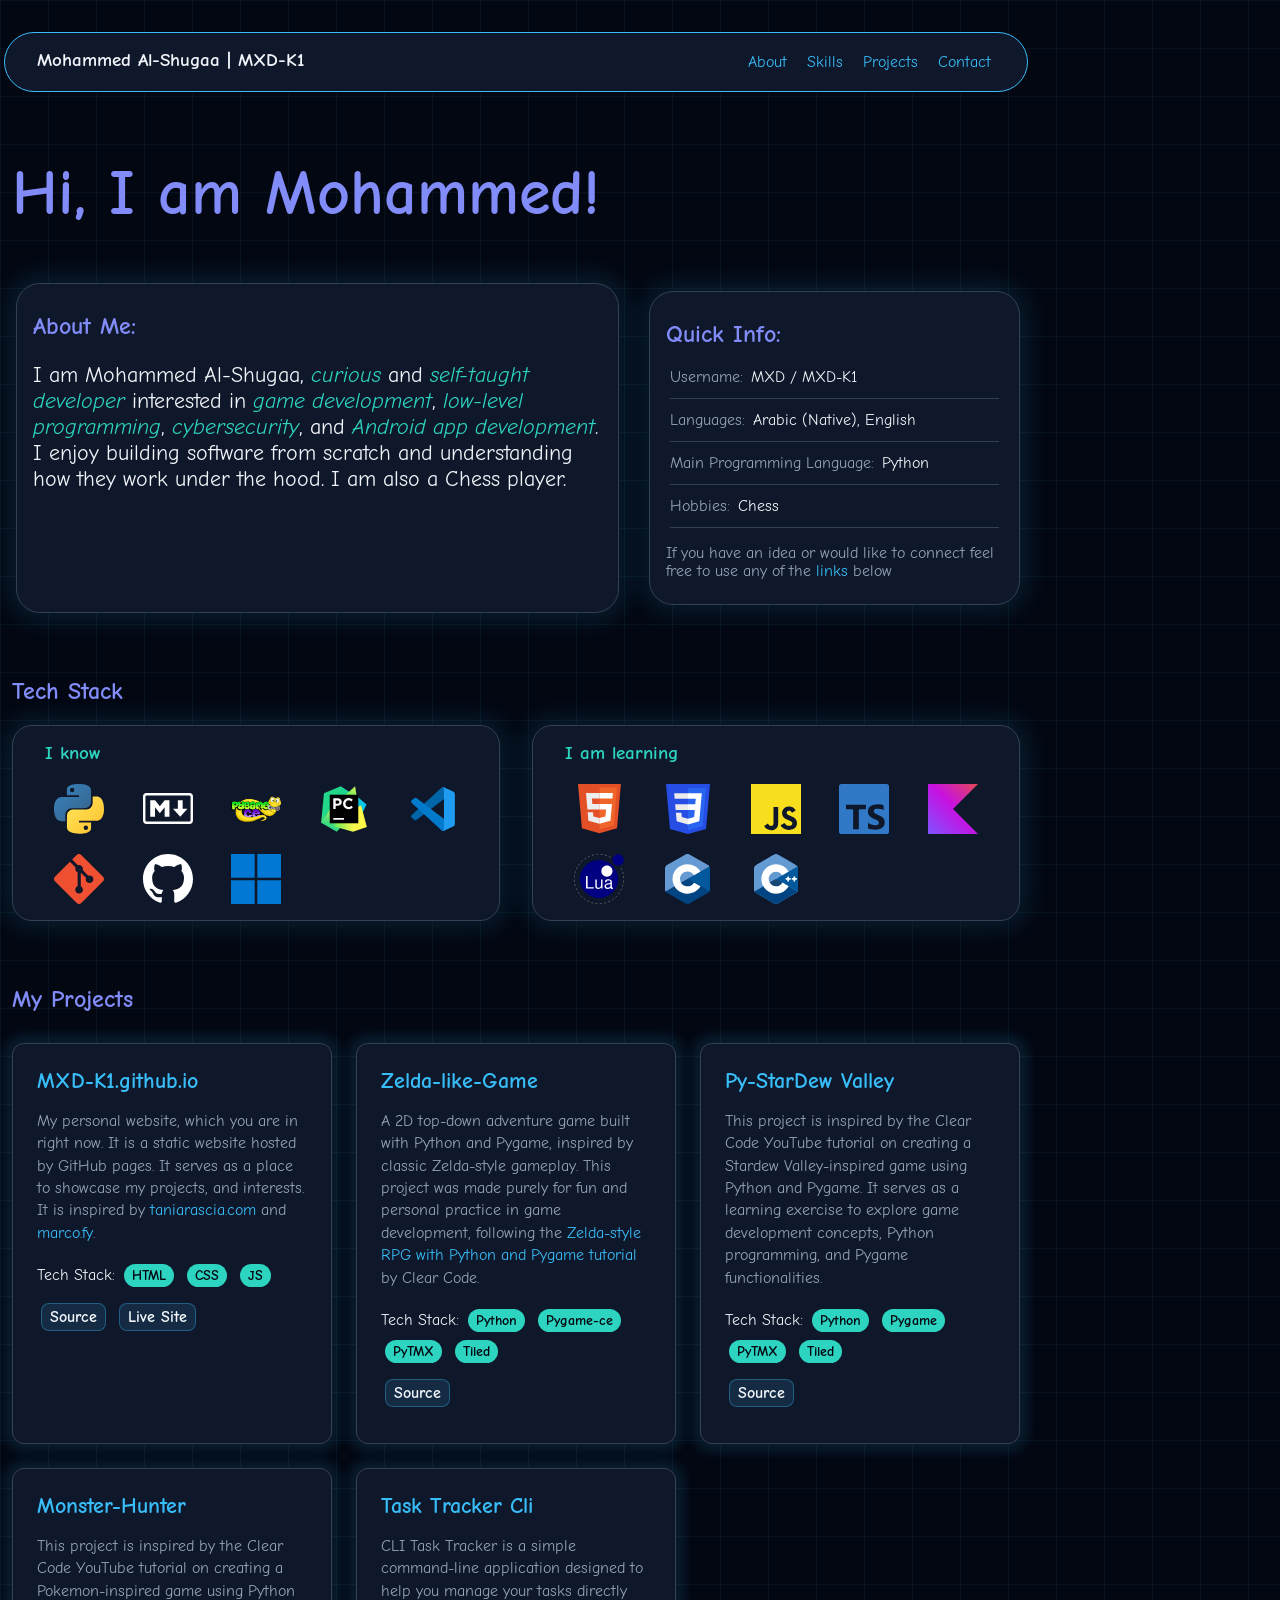
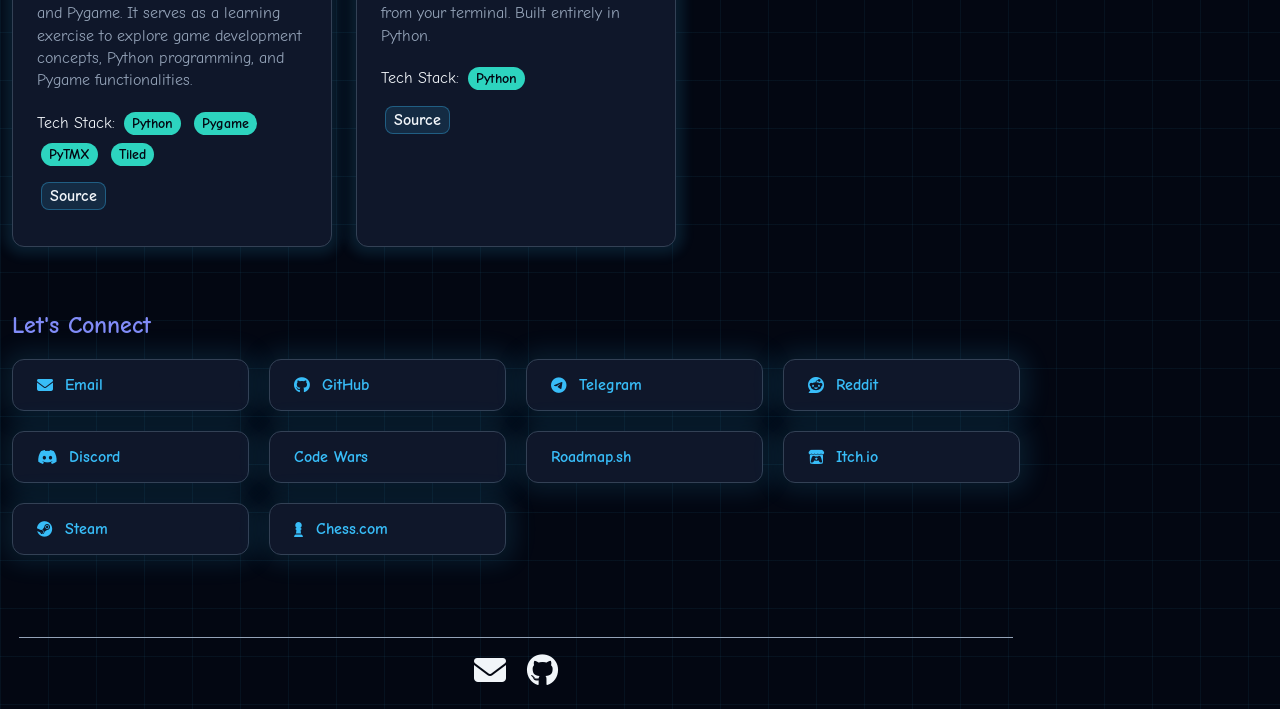
==== index.html @ cc3f71a2 "simple fixes and enhancements" ====
<!DOCTYPE html>
<html lang="en">
  <head>
    <meta charset="UTF-8">
    <meta name="viewport" content="width=device-width, initial-scale=1.0">
    <meta name="description" content="Personal website of Mohammed Al-Shugaa (MXD-K1), a curious and self-taught
    developer who enjoys building things from scratch and understanding how they work under the hood.">

    <title>Mohammed Al-Shugaa | MXD-K1</title>
    <link rel="icon" href="./favicon.ico">

    <link rel="stylesheet" href="css/main.css">
    <link rel="stylesheet" href="https://cdnjs.cloudflare.com/ajax/libs/font-awesome/6.7.2/css/all.min.css">
    <link rel="stylesheet" href="./style.css">
    <script src="./js/include.js" defer></script>

    <link rel="preconnect" href="https://fonts.googleapis.com">
    <link rel="preconnect" href="https://fonts.gstatic.com" crossorigin>
    <link href="https://fonts.googleapis.com/css2?family=Comic+Neue:wght@400;700&display=swap" rel="stylesheet">
  </head>
  <body>
    <main>
      <section id="about">
        <h1>Hi, I am Mohammed!</h1>
        <div class="about-section">
          <div class="basic-info">
            <h2>About Me:</h2>
            <p>I am Mohammed Al-Shugaa, <i>curious</i> and <i>self-taught developer</i> interested in <i>game development</i>, <i>low-level
              programming</i>, <i>cybersecurity</i>, and <i>Android app development</i>. I enjoy building software from scratch and
              understanding how they work under the hood. I am also a Chess player.</p>
          </div>
          <div class="quick-info">
            <h2>Quick Info:</h2>
            <dl>
              <div>
                <dt>Username:</dt>
                <dd>MXD / MXD-K1</dd>
              </div>
              <div>
                <dt>Languages:</dt>
                <dd>Arabic (Native), English</dd>
                </div>
              <div>
                <dt>Main Programming Language:</dt>
                <dd>Python</dd>
              </div>
              <div>
                <dt>Hobbies:</dt>
                <dd>Chess</dd>
              </div>
            </dl>
            <p>If you have an idea or would like to connect feel free to use any of the <a href="#contacts">links</a> below</p>
          </div>
        </div>
      </section>
      <section id="skills">
        <h2>Tech Stack</h2>
        <div class="skills-section">
          <div class="skills-1 show-area">
            <h3>I know</h3>
            <div class="icons">
              <img src="images/python.svg" alt="Python">
              <img src="images/markdown.svg" alt="Markdown">
              <img src="images/pygame_ce.svg" alt="Pygame-ce">
              <img src="images/pycharm.svg" alt="PyCharm">
              <img src="images/vscode.svg" alt="VsCode">
              <img src="images/git.svg" alt="Git">
              <img src="images/github-dark.svg" alt="GitHub">
              <img src="images/windows.svg" alt="Windows">
            </div>
          </div>
          <div class="skills-2 show-area">
            <h3>I am learning</h3>
            <div class="icons">
              <img src="images/html.svg" alt="HTML">
              <img src="images/css.svg" alt="CSS">
              <img src="images/javascript.svg" alt="JavaScript">
              <img src="images/typescript.svg" alt="TypeScript">
              <img src="images/kotlin.svg" alt="Kotlin">
              <img src="images/lua.svg" alt="Lua">
              <img src="images/c.svg" alt="C">
              <img src="images/cplusplus.svg" alt="C++">
            </div>
          </div>
        </div>
      </section>
      <section id="projects">
        <h2>My Projects</h2>
        <div class="project-cards">
          <div class="card">
            <h3><a href="https://mxd-k1.github.io">MXD-K1.github.io</a></h3>
            <p>My personal website, which you are in right now. It is a static website hosted by GitHub pages.
              It serves as a place to showcase my projects, and interests. It is inspired by
              <a href="https://www.taniarascia.com">taniarascia.com</a> and <a href="https://www.marco.fy">marco.fy</a>.</p>
            <div>Tech Stack:
              <span class="tech-field">HTML</span>
              <span class="tech-field">CSS</span>
              <span class="tech-field">JS</span>
            </div>
            <div>
              <a href="https://github.com/MXD-K1/MXD-K1.github.io"><span class="source-field">Source</span></a>
              <a href="https://mxd-k1.github.io"><span class="source-field">Live Site</span></a>
            </div>
          </div>
          <div class="card">
            <h3><a href="https://github.com/MXD-K1/Zleda-like-Game">Zelda-like-Game</a></h3>
            <p>A 2D top-down adventure game built with Python and Pygame, inspired by classic Zelda-style gameplay.
              This project was made purely for fun and personal practice in game development, following the
              <a href="https://youtu.be/QU1pPzEGrqw">Zelda-style RPG with Python and Pygame tutorial</a>
              by Clear Code.</p>
            <div>Tech Stack:
              <span class="tech-field">Python</span>
              <span class="tech-field">Pygame-ce</span>
              <span class="tech-field">PyTMX</span>
              <span class="tech-field">Tiled</span>
            </div>
            <a href="https://github.com/MXD-K1/Zleda-like-Game"><span class="source-field">Source</span></a>
          </div>
          <div class="card">
            <h3><a href="https://github.com/MXD-K1/py-stardew_valley">Py-StarDew Valley</a></h3>
            <p>This project is inspired by the Clear Code YouTube tutorial on creating a Stardew Valley-inspired game
              using Python and Pygame. It serves as a learning exercise to explore game development concepts,
              Python programming, and Pygame functionalities.</p>
            <div>Tech Stack:
              <span class="tech-field">Python</span>
              <span class="tech-field">Pygame</span>
              <span class="tech-field">PyTMX</span>
              <span class="tech-field">Tiled</span>
            </div>
            <a href="https://github.com/MXD-K1/py-stardew_valley"><span class="source-field">Source</span></a>
          </div>
          <div class="card">
            <h3><a href="https://github.com/MXD-K1/Monster-Hunter">Monster-Hunter</a></h3>
            <p>This project is inspired by the Clear Code YouTube tutorial on creating a Pokemon-inspired game using
              Python and Pygame. It serves as a learning exercise to explore game development concepts, Python
              programming, and Pygame functionalities.</p>
            <div>Tech Stack:
              <span class="tech-field">Python</span>
              <span class="tech-field">Pygame</span>
              <span class="tech-field">PyTMX</span>
              <span class="tech-field">Tiled</span>
            </div>
            <a href="https://github.com/MXD-K1/Monster-Hunter"><span class="source-field">Source</span></a>
          </div>
          <div class="card">
            <h3><a href="https://github.com/MXD-K1/TaskTracker-cli">Task Tracker Cli</a></h3>
            <p>CLI Task Tracker is a simple command-line application designed to help you manage your tasks directly
              from your terminal. Built entirely in Python.</p>
            <div>Tech Stack:
              <span class="tech-field">Python</span>
            </div>
            <a href="https://github.com/MXD-K1/TaskTracker-cli"><span class="source-field">Source</span></a>
          </div>
        </div>
      </section>
      <section id="contacts">
        <h2>Let's Connect</h2>
        <div class="links">
          <a href="mailto:hmdoonwork71@gmail.com"><i class="fa-solid fa-envelope"></i>Email</a>
          <a href="https://github.com/MXD-K1"><i class="fa-brands fa-github"></i>GitHub</a>
          <a href="https://t.me/MXDK1"><i class="fa-brands fa-telegram"></i>Telegram</a>
          <a href="https://www.reddit.com/user/MXD_K1"><i class="fa-brands fa-reddit"></i>Reddit</a>
          <a href="https://discord.com/users/mxdk1"><i class="fa-brands fa-discord"></i>Discord</a>
          <a href="https://www.codewars.com/users/Mohammed%20Al-shugaa%20">Code Wars</a>
          <a href="https://roadmap.sh/u/mxd">Roadmap.sh</a>
          <a href="https://itch.io/profile/mxd-k1"><i class="fa-brands fa-itch-io"></i>Itch.io</a>
          <a href="https://steamcommunity.com/id/mxd-k1"><i class="fa-brands fa-steam"></i>Steam</a>
          <a href="https://www.chess.com/member/MXD-K1"><i class="fa-solid fa-chess-pawn"></i>Chess.com</a>
        </div>
      </section>
    </main>
  </body>
</html>
---- css/main.css ----
h1 {
    font-size: 4rem;
}

.about-section {
    display: flex;
    flex-wrap: wrap;
    gap: 2vw;
}

.basic-info {
    margin: 0 4px;
    padding: 8px 16px;
    flex: 2 1 420px;
    background-color: var(--surface-color);
    border: 1px solid var(--border-color);
    border-radius: 24px;
    box-shadow: 0 0 24px 8px var(--shadow-color);
    width: 58%;
}

.basic-info p {
    font-size: 1.4rem;
}

.basic-info i {
    color: var(--tertiary-color);
}

.quick-info {
    display: block;
    flex: 1 1 280px;
    margin: 8px 0;
    padding: 8px 16px;
    background-color: var(--surface-color);
    border: 1px solid var(--border-color);
    border-radius: 24px;
    box-shadow: 0 0 24px 8px var(--shadow-color);
    width: 38%;
}

.quick-info dl {
    padding: 0 4px;
    display: grid;
    gap: 12px;
}

.quick-info dl div {
    display: flex;
    padding: 0 0 12px 0;
    border-bottom: 1px solid var(--border-color);
}

.quick-info dt {
    color: var(--text-muted);
    margin: 0;
}

.quick-info dd {
    color: var(--text);
    margin: 0 8px;
}

.quick-info p {
    color: var(--text-muted);
}

.quick-info a {
    text-decoration: none;
}

.skills-section {
    display: grid;
    grid-template-columns: repeat(auto-fit, minmax(min(100%, 320px), 1fr));
    gap: 32px;
}

.skills-1, .skills-2 {
    min-width: 0;
}

.show-area {
    padding: 16px 32px;
    background-color: var(--surface-color);
    border: 1px solid var(--border-color);
    border-radius: 20px;
    box-shadow: 0 0 24px 8px var(--shadow-color);
}

.show-area h3 {
    color: var(--tertiary-color);
    margin: 0;
}

.icons {
    display: grid;
    margin: 20px 0 0 0;
    grid-template-columns: repeat(auto-fit, minmax(54px, 1fr));
    justify-items: center;
    align-items: center;
    gap: 20px;
}

.icons img {
    width: 50px;
    height: 50px;
    justify-self: center;
    object-fit: contain;
}

.links {
    display: grid;
    font-weight: bold;
    grid-template-columns: repeat(auto-fit, minmax(200px, 1fr));
    gap: 20px;

}

.links a {
    display: flex; /* allows gap to work here*/
    padding: 16px 24px;
    gap: 0 12px;
    background-color: var(--surface-color);
    border: 1px solid var(--border-color);
    align-items: center;
    border-radius: 12px;
    box-shadow: 0 0 24px 8px var(--shadow-color);
    text-decoration: none;
}

.links a:hover {
    color: var(--bg-color);
    background-color: var(--primary-color);
}

.project-cards {
    display: grid;
    margin: 30px 0;
    grid-template-columns: repeat(auto-fit, minmax(300px, 1fr));
    gap: 24px;
}

.card {
    display: block;
    padding: 24px;
    background-color: var(--surface-color);
    border: 1px solid var(--border-color);
    border-radius: 12px;
    box-shadow: 0 0 12px 8px var(--shadow-color);
}

.card:hover {
    background-color: var(--surface-variant-color);
    border-color: var(--border-variant-color);
}

.card h3 {
    font-size: 1.4rem;
    margin: 0;
}

.card a {
    text-decoration: none;
}

.card p {
    line-height: 1.4;
    color: var(--text-muted);
}

.tech-field {
    display: inline-block;
    margin: 4px;
    padding: 4px 8px;
    color: var(--bg-color);
    font-weight: bold;
    background-color: var(--tertiary-color);
    border-radius: 24px;
    font-size: 0.85rem;
}

.source-field {
    display: inline-block;
    margin: 12px 4px;
    padding: 4px 8px;
    font-weight: bold;
    background-color: var(--surface-variant-color);
    border: 1px solid var(--border-variant-color);
    border-radius: 8px;
    color: var(--text);
}

.source-field:hover {
    color: var(--bg-color);
    background-color: var(--primary-color);
}
---- style.css ----
:root {
    --bg-color: rgb(3, 7, 18);
    --primary-color: rgb(56, 189, 248);
    --secondary-color: rgb(129, 140, 248);
    --tertiary-color: rgb(45, 212, 191);
    --surface-color: rgb(15, 23, 42);
    --border-color: rgb(51, 65, 85);
    --surface-variant-color: rgba(56, 189, 248, 0.12);
    --border-variant-color: rgba(56, 189, 248, 0.35);
    --shadow-color: rgba(56, 189, 248, 0.12);
    --text: rgb(241, 245, 249);
    --text-muted: rgb(148, 163, 184);
}

* {
    box-sizing: border-box;
}

html {
    scroll-behavior: smooth;
}

body {
    width: 80%;
    justify-self: center;
    font-family: "Comic Neue", cursive;
    background-color: var(--bg-color);
    background-image:
            linear-gradient(180deg, rgba(56, 189, 248, 0.06) 1px, transparent 1px),
            linear-gradient(90deg, rgba(56, 189, 248, 0.06) 1px, transparent 1px);
    background-size: 48px 48px;
    color: var(--text);
    margin: 4px;
}

section {
    margin: 64px 8px;
}

h1, h2 {
    color: var(--secondary-color);
}

a {
    color: var(--primary-color);
}

a:hover {
    color: var(--secondary-color);
}

p {
    max-width: 70ch;
}

hr {
    border: none;
    height: 1px;
    background-color: var(--text-muted);
}

header nav {
    margin: 32px 0 64px 0;
    padding: 16px 32px;
    gap: 8px 12px;
    display: flex;
    flex-wrap: wrap;
    justify-content: space-between;
    background-color: var(--surface-color);
    border: 1px solid var(--primary-color);
    border-radius: 32px;
}

header .sections {
    display: flex;
    flex-wrap: wrap;
    gap: 8px 12px;
}

header .sections a {
    padding: 4px;
    text-decoration: none;
}

header .info {
    display: flex;
    justify-content: start;
}

header .info h3 {
    margin: 0;
}

footer {
    margin: 20px 5px 5px 5px;
    text-align: center;
    padding: 10px;
}

footer i {
    color: var(--text);
    font-size: 32px;
    padding: 8px;
}
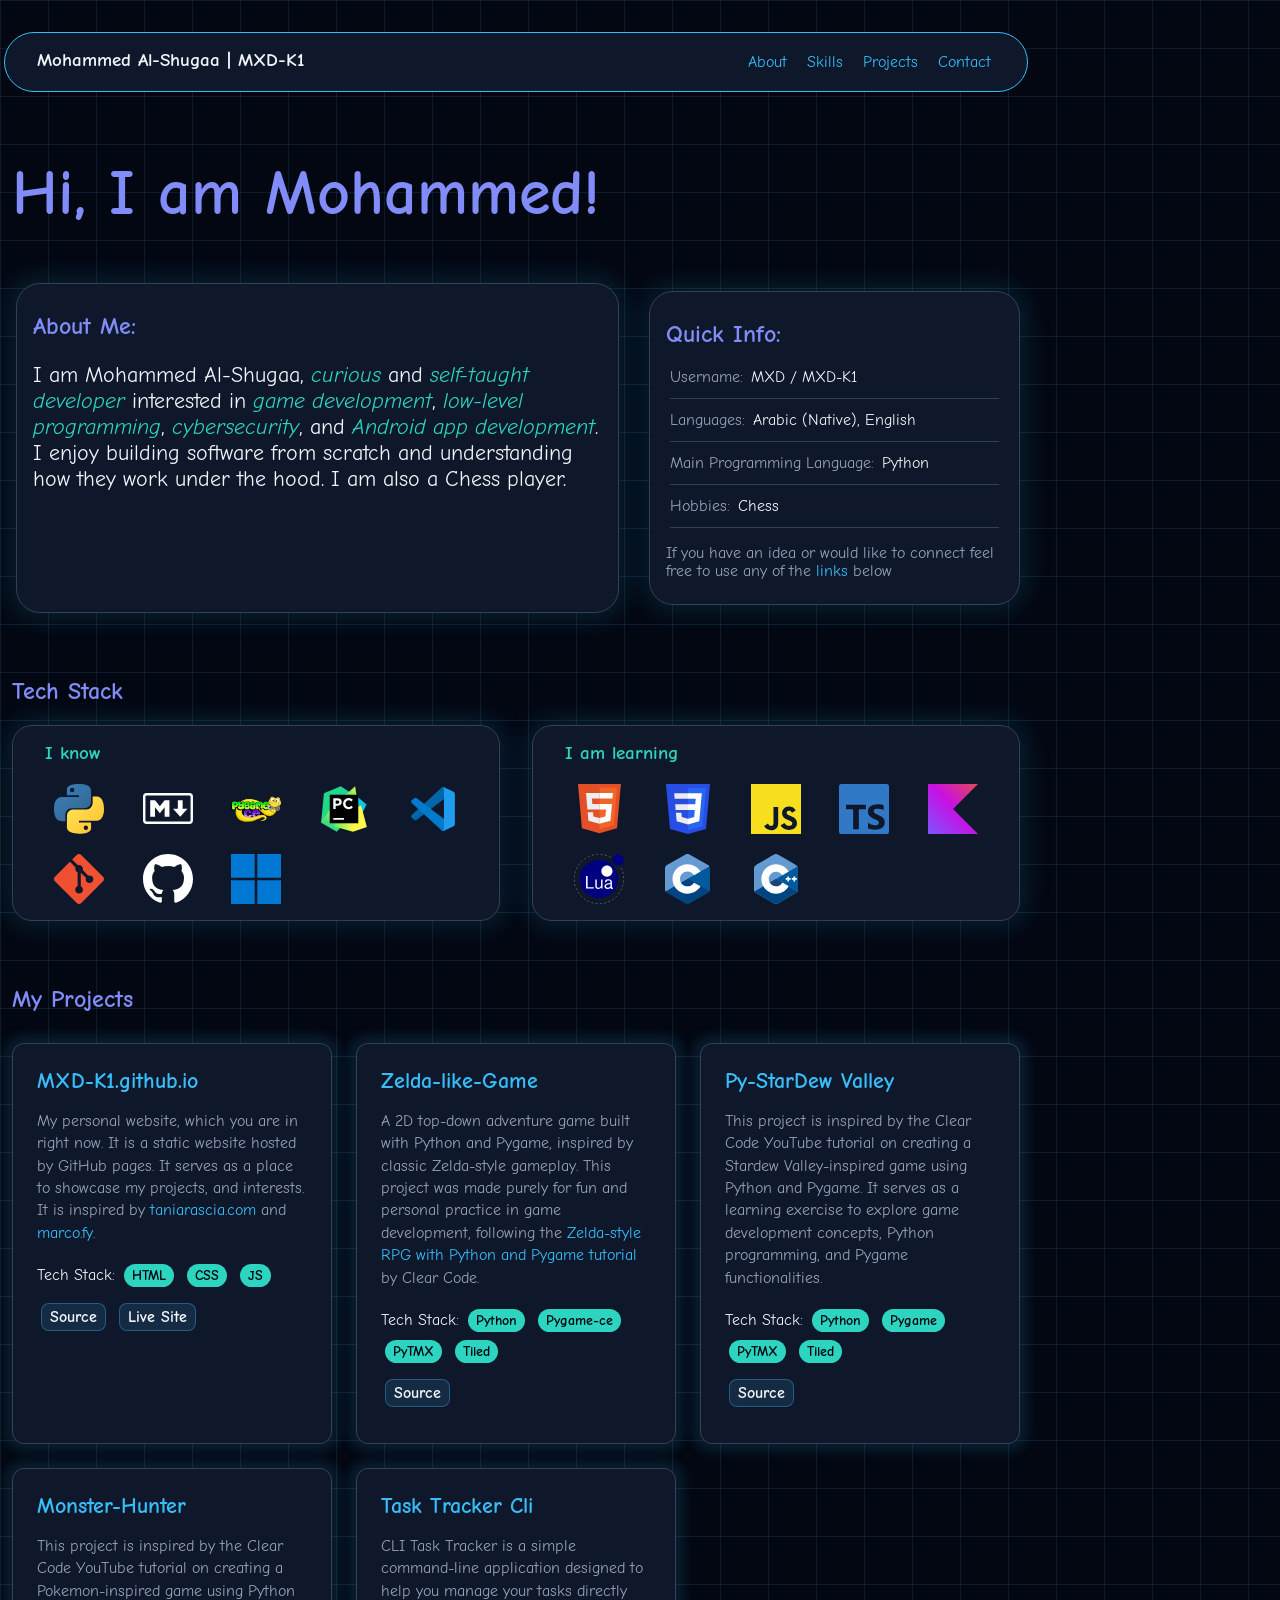
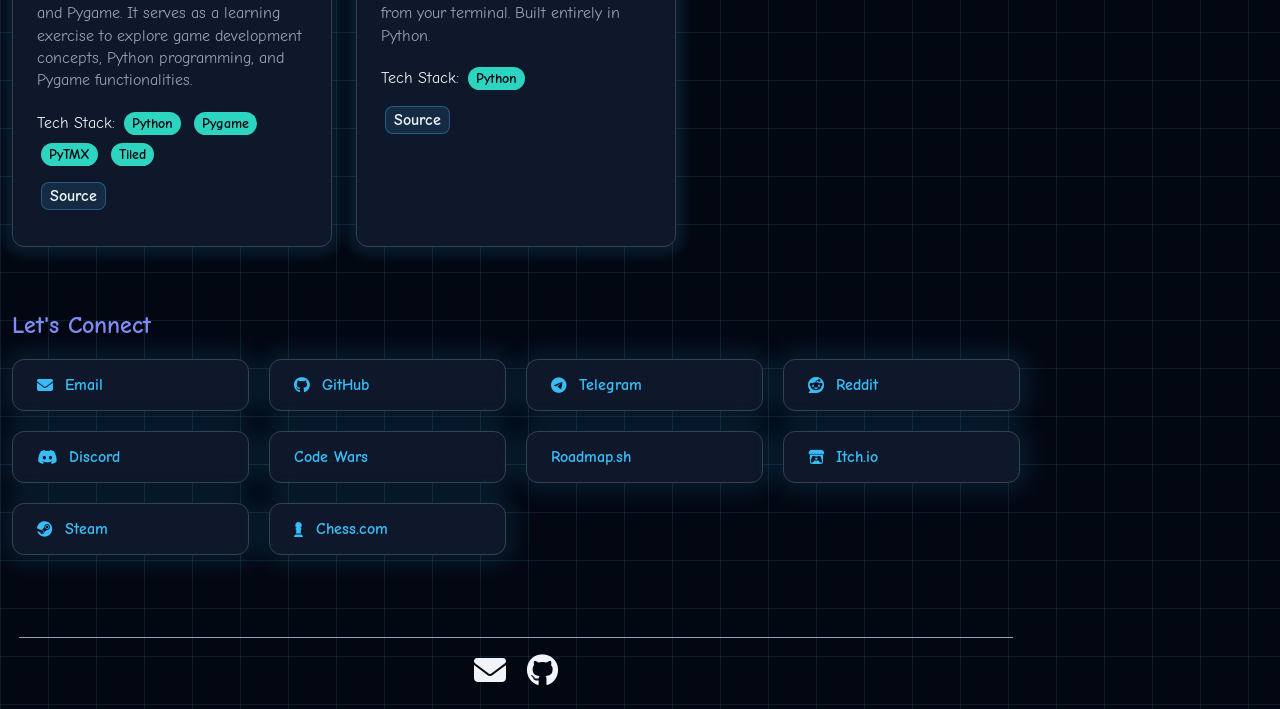
==== commit 6303c75f: "some edits and extractions" ====
--- a/index.html
+++ b/index.html
@@ -9,16 +9,17 @@
     <title>Mohammed Al-Shugaa | MXD-K1</title>
     <link rel="icon" href="./favicon.ico">
 
-    <link rel="stylesheet" href="css/main.css">
     <link rel="stylesheet" href="https://cdnjs.cloudflare.com/ajax/libs/font-awesome/6.7.2/css/all.min.css">
-    <link rel="stylesheet" href="./style.css">
+    <link rel="stylesheet" href="css/base.css">
+    <link rel="stylesheet" href="css/components.css">
+    <link rel="stylesheet" href="css/pages/home.css">
     <script src="./js/include.js" defer></script>
 
     <link rel="preconnect" href="https://fonts.googleapis.com">
     <link rel="preconnect" href="https://fonts.gstatic.com" crossorigin>
     <link href="https://fonts.googleapis.com/css2?family=Comic+Neue:wght@400;700&display=swap" rel="stylesheet">
   </head>
-  <body>
+  <body class="grid-background">
     <main>
       <section id="about">
         <h1>Hi, I am Mohammed!</h1>
@@ -59,27 +60,27 @@
           <div class="skills-1 show-area">
             <h3>I know</h3>
             <div class="icons">
-              <img src="images/python.svg" alt="Python">
-              <img src="images/markdown.svg" alt="Markdown">
-              <img src="images/pygame_ce.svg" alt="Pygame-ce">
-              <img src="images/pycharm.svg" alt="PyCharm">
-              <img src="images/vscode.svg" alt="VsCode">
-              <img src="images/git.svg" alt="Git">
-              <img src="images/github-dark.svg" alt="GitHub">
-              <img src="images/windows.svg" alt="Windows">
+              <img src="assets/images/python.svg" alt="Python">
+              <img src="assets/images/markdown.svg" alt="Markdown">
+              <img src="assets/images/pygame_ce.svg" alt="Pygame-ce">
+              <img src="assets/images/pycharm.svg" alt="PyCharm">
+              <img src="assets/images/vscode.svg" alt="VsCode">
+              <img src="assets/images/git.svg" alt="Git">
+              <img src="assets/images/github-dark.svg" alt="GitHub">
+              <img src="assets/images/windows.svg" alt="Windows">
             </div>
           </div>
           <div class="skills-2 show-area">
             <h3>I am learning</h3>
             <div class="icons">
-              <img src="images/html.svg" alt="HTML">
-              <img src="images/css.svg" alt="CSS">
-              <img src="images/javascript.svg" alt="JavaScript">
-              <img src="images/typescript.svg" alt="TypeScript">
-              <img src="images/kotlin.svg" alt="Kotlin">
-              <img src="images/lua.svg" alt="Lua">
-              <img src="images/c.svg" alt="C">
-              <img src="images/cplusplus.svg" alt="C++">
+              <img src="assets/images/html.svg" alt="HTML">
+              <img src="assets/images/css.svg" alt="CSS">
+              <img src="assets/images/javascript.svg" alt="JavaScript">
+              <img src="assets/images/typescript.svg" alt="TypeScript">
+              <img src="assets/images/kotlin.svg" alt="Kotlin">
+              <img src="assets/images/lua.svg" alt="Lua">
+              <img src="assets/images/c.svg" alt="C">
+              <img src="assets/images/cplusplus.svg" alt="C++">
             </div>
           </div>
         </div>
@@ -162,7 +163,7 @@
           <a href="https://www.reddit.com/user/MXD_K1"><i class="fa-brands fa-reddit"></i>Reddit</a>
           <a href="https://discord.com/users/mxdk1"><i class="fa-brands fa-discord"></i>Discord</a>
           <a href="https://www.codewars.com/users/Mohammed%20Al-shugaa%20">Code Wars</a>
-          <a href="https://roadmap.sh/u/mxd">Roadmap.sh</a>
+          <a href="https://roadmap.sh/u/mxdk1">Roadmap.sh</a>
           <a href="https://itch.io/profile/mxd-k1"><i class="fa-brands fa-itch-io"></i>Itch.io</a>
           <a href="https://steamcommunity.com/id/mxd-k1"><i class="fa-brands fa-steam"></i>Steam</a>
           <a href="https://www.chess.com/member/MXD-K1"><i class="fa-solid fa-chess-pawn"></i>Chess.com</a>
--- a/css/base.css
+++ b/css/base.css
@@ -0,0 +1,101 @@
+:root {
+    --bg-color: rgb(3, 7, 18);
+    --primary-color: rgb(56, 189, 248);
+    --secondary-color: rgb(129, 140, 248);
+    --tertiary-color: rgb(45, 212, 191);
+    --surface-color: rgb(15, 23, 42);
+    --border-color: rgb(51, 65, 85);
+    --surface-variant-color: rgba(56, 189, 248, 0.12);
+    --border-variant-color: rgba(56, 189, 248, 0.35);
+    --shadow-color: rgba(56, 189, 248, 0.12);
+    --bg-detials-1-color: rgba(56, 189, 248, 0.12);
+    --bg-detials-2-color: rgba(56, 189, 248, 0.24);
+    --text: rgb(241, 245, 249);
+    --text-muted: rgb(148, 163, 184);
+}
+
+* {
+    box-sizing: border-box;
+}
+
+html {
+    scroll-behavior: smooth;
+}
+
+body {
+    width: 80%;
+    justify-self: center;
+    font-family: "Comic Neue", cursive;
+    color: var(--text);
+    margin: 4px;
+}
+
+section {
+    margin: 64px 8px;
+}
+
+h1, h2 {
+    color: var(--secondary-color);
+}
+
+a {
+    color: var(--primary-color);
+}
+
+a:hover {
+    color: var(--secondary-color);
+}
+
+p {
+    max-width: 70ch;
+}
+
+hr {
+    border: none;
+    height: 1px;
+    background-color: var(--text-muted);
+}
+
+header nav {
+    margin: 32px 0 64px 0;
+    padding: 16px 32px;
+    gap: 8px 12px;
+    display: flex;
+    flex-wrap: wrap;
+    justify-content: space-between;
+    background-color: var(--surface-color);
+    border: 1px solid var(--primary-color);
+    border-radius: 32px;
+}
+
+header .sections {
+    display: flex;
+    flex-wrap: wrap;
+    gap: 8px 12px;
+}
+
+header .sections a {
+    padding: 4px;
+    text-decoration: none;
+}
+
+header .info {
+    display: flex;
+    justify-content: start;
+}
+
+header .info h3 {
+    margin: 0;
+}
+
+footer {
+    margin: 20px 5px 5px 5px;
+    text-align: center;
+    padding: 10px;
+}
+
+footer i {
+    color: var(--text);
+    font-size: 32px;
+    padding: 8px;
+}
--- a/css/components.css
+++ b/css/components.css
@@ -0,0 +1,14 @@
+.grid-background {
+    background-color: var(--bg-color);
+    background-image:
+            linear-gradient(180deg, var(--bg-detials-1-color) 1px, transparent 1px),
+            linear-gradient(90deg, var(--bg-detials-1-color) 1px, transparent 1px);
+    background-size: 48px 48px;
+}
+
+.background-4 {
+    background-color: var(--bg-color);
+    background-image:
+            radial-gradient(var(--bg-detials-2-color) 1px, transparent 1px);
+    background-size: 28px 28px;
+}
--- a/css/pages/home.css
+++ b/css/pages/home.css
@@ -0,0 +1,196 @@
+h1 {
+    font-size: 4rem;
+}
+
+.about-section {
+    display: flex;
+    flex-wrap: wrap;
+    gap: 2vw;
+}
+
+.basic-info {
+    margin: 0 4px;
+    padding: 8px 16px;
+    flex: 2 1 420px;
+    background-color: var(--surface-color);
+    border: 1px solid var(--border-color);
+    border-radius: 24px;
+    box-shadow: 0 0 24px 8px var(--shadow-color);
+    width: 58%;
+}
+
+.basic-info p {
+    font-size: 1.4rem;
+}
+
+.basic-info i {
+    color: var(--tertiary-color);
+}
+
+.quick-info {
+    display: block;
+    flex: 1 1 280px;
+    margin: 8px 0;
+    padding: 8px 16px;
+    background-color: var(--surface-color);
+    border: 1px solid var(--border-color);
+    border-radius: 24px;
+    box-shadow: 0 0 24px 8px var(--shadow-color);
+    width: 38%;
+}
+
+.quick-info dl {
+    padding: 0 4px;
+    display: grid;
+    gap: 12px;
+}
+
+.quick-info dl div {
+    display: flex;
+    padding: 0 0 12px 0;
+    border-bottom: 1px solid var(--border-color);
+}
+
+.quick-info dt {
+    color: var(--text-muted);
+    margin: 0;
+}
+
+.quick-info dd {
+    color: var(--text);
+    margin: 0 8px;
+}
+
+.quick-info p {
+    color: var(--text-muted);
+}
+
+.quick-info a {
+    text-decoration: none;
+}
+
+.skills-section {
+    display: grid;
+    grid-template-columns: repeat(auto-fit, minmax(min(100%, 320px), 1fr));
+    gap: 32px;
+}
+
+.skills-1, .skills-2 {
+    min-width: 0;
+}
+
+.show-area {
+    padding: 16px 32px;
+    background-color: var(--surface-color);
+    border: 1px solid var(--border-color);
+    border-radius: 20px;
+    box-shadow: 0 0 24px 8px var(--shadow-color);
+}
+
+.show-area h3 {
+    color: var(--tertiary-color);
+    margin: 0;
+}
+
+.icons {
+    display: grid;
+    margin: 20px 0 0 0;
+    grid-template-columns: repeat(auto-fit, minmax(54px, 1fr));
+    justify-items: center;
+    align-items: center;
+    gap: 20px;
+}
+
+.icons img {
+    width: 50px;
+    height: 50px;
+    justify-self: center;
+    object-fit: contain;
+}
+
+.links {
+    display: grid;
+    font-weight: bold;
+    grid-template-columns: repeat(auto-fit, minmax(200px, 1fr));
+    gap: 20px;
+
+}
+
+.links a {
+    display: flex; /* allows gap to work here*/
+    padding: 16px 24px;
+    gap: 0 12px;
+    background-color: var(--surface-color);
+    border: 1px solid var(--border-color);
+    align-items: center;
+    border-radius: 12px;
+    box-shadow: 0 0 24px 8px var(--shadow-color);
+    text-decoration: none;
+}
+
+.links a:hover {
+    color: var(--bg-color);
+    background-color: var(--primary-color);
+}
+
+.project-cards {
+    display: grid;
+    margin: 30px 0;
+    grid-template-columns: repeat(auto-fit, minmax(300px, 1fr));
+    gap: 24px;
+}
+
+.card {
+    display: block;
+    padding: 24px;
+    background-color: var(--surface-color);
+    border: 1px solid var(--border-color);
+    border-radius: 12px;
+    box-shadow: 0 0 12px 8px var(--shadow-color);
+}
+
+.card:hover {
+    background-color: var(--surface-variant-color);
+    border-color: var(--border-variant-color);
+}
+
+.card h3 {
+    font-size: 1.4rem;
+    margin: 0;
+}
+
+.card a {
+    text-decoration: none;
+}
+
+.card p {
+    line-height: 1.4;
+    color: var(--text-muted);
+}
+
+.tech-field {
+    display: inline-block;
+    margin: 4px;
+    padding: 4px 8px;
+    color: var(--bg-color);
+    font-weight: bold;
+    background-color: var(--tertiary-color);
+    border-radius: 24px;
+    font-size: 0.85rem;
+}
+
+.source-field {
+    display: inline-block;
+    margin: 12px 4px;
+    padding: 4px 8px;
+    font-weight: bold;
+    background-color: var(--surface-variant-color);
+    border: 1px solid var(--border-variant-color);
+    border-radius: 8px;
+    color: var(--text);
+}
+
+.source-field:hover {
+    color: var(--bg-color);
+    background-color: var(--primary-color);
+}
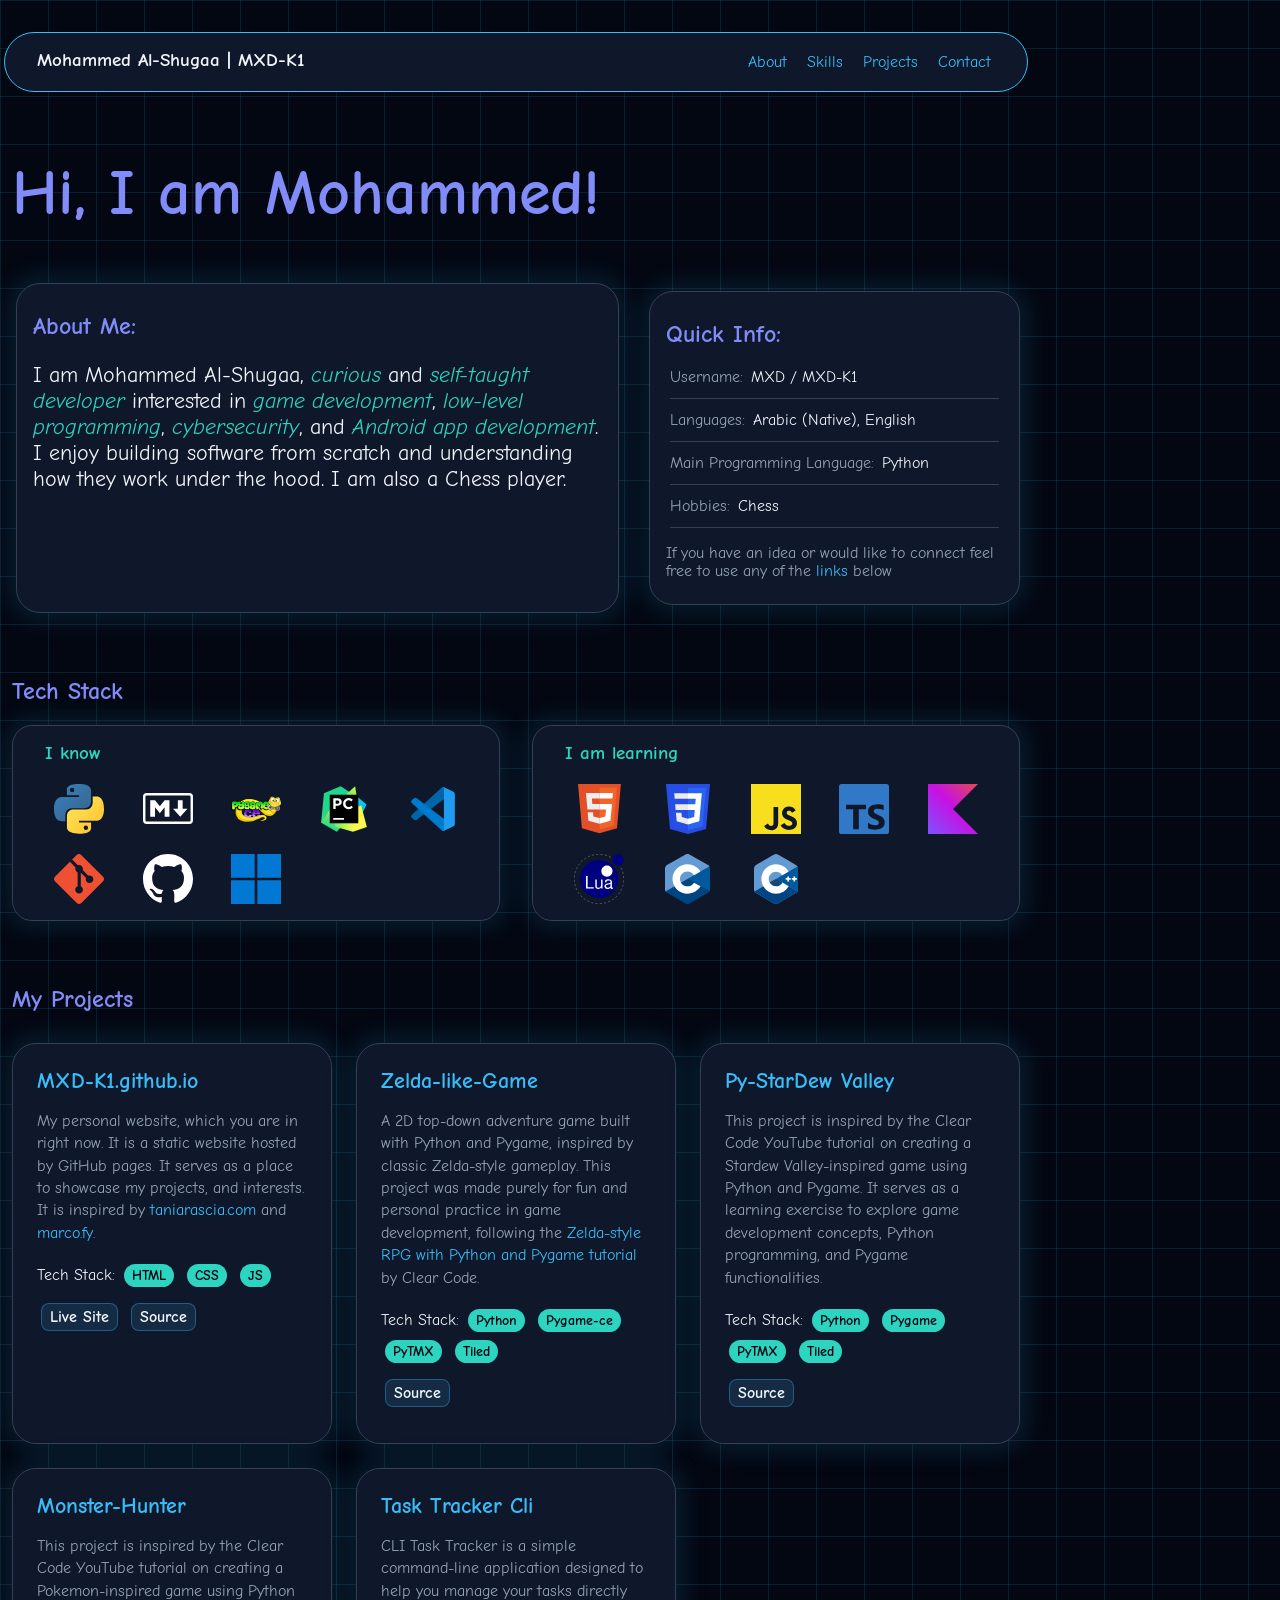
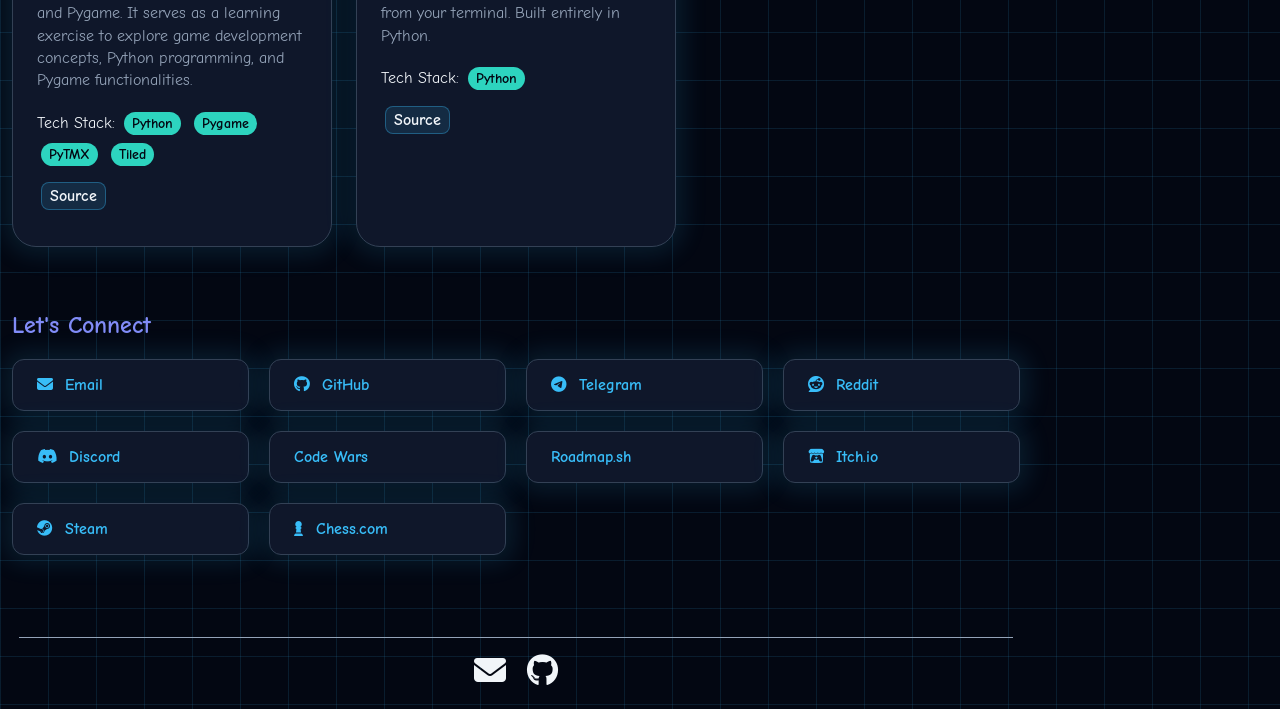
==== commit 6c7bb253: "refactoring" ====
--- a/index.html
+++ b/index.html
@@ -19,18 +19,18 @@
     <link rel="preconnect" href="https://fonts.gstatic.com" crossorigin>
     <link href="https://fonts.googleapis.com/css2?family=Comic+Neue:wght@400;700&display=swap" rel="stylesheet">
   </head>
-  <body class="grid-background">
+  <body class="line-grid-bg">
     <main>
       <section id="about">
         <h1>Hi, I am Mohammed!</h1>
         <div class="about-section">
-          <div class="basic-info">
+          <div class="basic-info box-1">
             <h2>About Me:</h2>
             <p>I am Mohammed Al-Shugaa, <i>curious</i> and <i>self-taught developer</i> interested in <i>game development</i>, <i>low-level
               programming</i>, <i>cybersecurity</i>, and <i>Android app development</i>. I enjoy building software from scratch and
               understanding how they work under the hood. I am also a Chess player.</p>
           </div>
-          <div class="quick-info">
+          <div class="quick-info box-1">
             <h2>Quick Info:</h2>
             <dl>
               <div>
@@ -88,85 +88,85 @@
       <section id="projects">
         <h2>My Projects</h2>
         <div class="project-cards">
-          <div class="card">
+          <div class="card highlighted-box-1">
             <h3><a href="https://mxd-k1.github.io">MXD-K1.github.io</a></h3>
             <p>My personal website, which you are in right now. It is a static website hosted by GitHub pages.
               It serves as a place to showcase my projects, and interests. It is inspired by
               <a href="https://www.taniarascia.com">taniarascia.com</a> and <a href="https://www.marco.fy">marco.fy</a>.</p>
             <div>Tech Stack:
-              <span class="tech-field">HTML</span>
-              <span class="tech-field">CSS</span>
-              <span class="tech-field">JS</span>
+              <span class="item-field">HTML</span>
+              <span class="item-field">CSS</span>
+              <span class="item-field">JS</span>
             </div>
             <div>
-              <a href="https://github.com/MXD-K1/MXD-K1.github.io"><span class="source-field">Source</span></a>
-              <a href="https://mxd-k1.github.io"><span class="source-field">Live Site</span></a>
+              <a href="https://mxd-k1.github.io"><span class="link-box">Live Site</span></a>
+              <a href="https://github.com/MXD-K1/MXD-K1.github.io"><span class="link-box">Source</span></a>
             </div>
           </div>
-          <div class="card">
+          <div class="card highlighted-box-1">
             <h3><a href="https://github.com/MXD-K1/Zleda-like-Game">Zelda-like-Game</a></h3>
             <p>A 2D top-down adventure game built with Python and Pygame, inspired by classic Zelda-style gameplay.
               This project was made purely for fun and personal practice in game development, following the
               <a href="https://youtu.be/QU1pPzEGrqw">Zelda-style RPG with Python and Pygame tutorial</a>
               by Clear Code.</p>
             <div>Tech Stack:
-              <span class="tech-field">Python</span>
-              <span class="tech-field">Pygame-ce</span>
-              <span class="tech-field">PyTMX</span>
-              <span class="tech-field">Tiled</span>
+              <span class="item-field">Python</span>
+              <span class="item-field">Pygame-ce</span>
+              <span class="item-field">PyTMX</span>
+              <span class="item-field">Tiled</span>
             </div>
-            <a href="https://github.com/MXD-K1/Zleda-like-Game"><span class="source-field">Source</span></a>
+            <a href="https://github.com/MXD-K1/Zleda-like-Game"><span class="link-box">Source</span></a>
           </div>
-          <div class="card">
+          <div class="card highlighted-box-1">
             <h3><a href="https://github.com/MXD-K1/py-stardew_valley">Py-StarDew Valley</a></h3>
             <p>This project is inspired by the Clear Code YouTube tutorial on creating a Stardew Valley-inspired game
               using Python and Pygame. It serves as a learning exercise to explore game development concepts,
               Python programming, and Pygame functionalities.</p>
             <div>Tech Stack:
-              <span class="tech-field">Python</span>
-              <span class="tech-field">Pygame</span>
-              <span class="tech-field">PyTMX</span>
-              <span class="tech-field">Tiled</span>
+              <span class="item-field">Python</span>
+              <span class="item-field">Pygame</span>
+              <span class="item-field">PyTMX</span>
+              <span class="item-field">Tiled</span>
             </div>
-            <a href="https://github.com/MXD-K1/py-stardew_valley"><span class="source-field">Source</span></a>
+            <a href="https://github.com/MXD-K1/py-stardew_valley"><span class="link-box">Source</span></a>
           </div>
-          <div class="card">
+          <div class="card highlighted-box-1">
             <h3><a href="https://github.com/MXD-K1/Monster-Hunter">Monster-Hunter</a></h3>
             <p>This project is inspired by the Clear Code YouTube tutorial on creating a Pokemon-inspired game using
               Python and Pygame. It serves as a learning exercise to explore game development concepts, Python
               programming, and Pygame functionalities.</p>
             <div>Tech Stack:
-              <span class="tech-field">Python</span>
-              <span class="tech-field">Pygame</span>
-              <span class="tech-field">PyTMX</span>
-              <span class="tech-field">Tiled</span>
+              <span class="item-field">Python</span>
+              <span class="item-field">Pygame</span>
+              <span class="item-field">PyTMX</span>
+              <span class="item-field">Tiled</span>
             </div>
-            <a href="https://github.com/MXD-K1/Monster-Hunter"><span class="source-field">Source</span></a>
+            <a href="https://github.com/MXD-K1/Monster-Hunter"><span class="link-box">Source</span></a>
           </div>
-          <div class="card">
+          <div class="card highlighted-box-1">
             <h3><a href="https://github.com/MXD-K1/TaskTracker-cli">Task Tracker Cli</a></h3>
             <p>CLI Task Tracker is a simple command-line application designed to help you manage your tasks directly
               from your terminal. Built entirely in Python.</p>
             <div>Tech Stack:
-              <span class="tech-field">Python</span>
+              <span class="item-field">Python</span>
             </div>
-            <a href="https://github.com/MXD-K1/TaskTracker-cli"><span class="source-field">Source</span></a>
+            <a href="https://github.com/MXD-K1/TaskTracker-cli"><span class="link-box">Source</span></a>
           </div>
         </div>
       </section>
       <section id="contacts">
         <h2>Let's Connect</h2>
         <div class="links">
-          <a href="mailto:hmdoonwork71@gmail.com"><i class="fa-solid fa-envelope"></i>Email</a>
-          <a href="https://github.com/MXD-K1"><i class="fa-brands fa-github"></i>GitHub</a>
-          <a href="https://t.me/MXDK1"><i class="fa-brands fa-telegram"></i>Telegram</a>
-          <a href="https://www.reddit.com/user/MXD_K1"><i class="fa-brands fa-reddit"></i>Reddit</a>
-          <a href="https://discord.com/users/mxdk1"><i class="fa-brands fa-discord"></i>Discord</a>
-          <a href="https://www.codewars.com/users/Mohammed%20Al-shugaa%20">Code Wars</a>
-          <a href="https://roadmap.sh/u/mxdk1">Roadmap.sh</a>
-          <a href="https://itch.io/profile/mxd-k1"><i class="fa-brands fa-itch-io"></i>Itch.io</a>
-          <a href="https://steamcommunity.com/id/mxd-k1"><i class="fa-brands fa-steam"></i>Steam</a>
-          <a href="https://www.chess.com/member/MXD-K1"><i class="fa-solid fa-chess-pawn"></i>Chess.com</a>
+          <a class="box-2" href="mailto:hmdoonwork71@gmail.com"><i class="fa-solid fa-envelope"></i>Email</a>
+          <a class="box-2" href="https://github.com/MXD-K1"><i class="fa-brands fa-github"></i>GitHub</a>
+          <a class="box-2" href="https://t.me/MXDK1"><i class="fa-brands fa-telegram"></i>Telegram</a>
+          <a class="box-2" href="https://www.reddit.com/user/MXD_K1"><i class="fa-brands fa-reddit"></i>Reddit</a>
+          <a class="box-2" href="https://discord.com/users/mxdk1"><i class="fa-brands fa-discord"></i>Discord</a>
+          <a class="box-2" href="https://www.codewars.com/users/Mohammed%20Al-shugaa%20">Code Wars</a>
+          <a class="box-2" href="https://roadmap.sh/u/mxdk1">Roadmap.sh</a>
+          <a class="box-2" href="https://itch.io/profile/mxd-k1"><i class="fa-brands fa-itch-io"></i>Itch.io</a>
+          <a class="box-2" href="https://steamcommunity.com/id/mxd-k1"><i class="fa-brands fa-steam"></i>Steam</a>
+          <a class="box-2" href="https://www.chess.com/member/MXD-K1"><i class="fa-solid fa-chess-pawn"></i>Chess.com</a>
         </div>
       </section>
     </main>
--- a/css/base.css
+++ b/css/base.css
@@ -32,6 +32,10 @@
 
 section {
     margin: 64px 8px;
+}
+
+h1 {
+    font-size: 4rem;
 }
 
 h1, h2 {
--- a/css/components.css
+++ b/css/components.css
@@ -1,4 +1,4 @@
-.grid-background {
+.line-grid-bg {
     background-color: var(--bg-color);
     background-image:
             linear-gradient(180deg, var(--bg-detials-1-color) 1px, transparent 1px),
@@ -6,9 +6,58 @@
     background-size: 48px 48px;
 }
 
-.background-4 {
+.dot-grid-bg {
     background-color: var(--bg-color);
     background-image:
             radial-gradient(var(--bg-detials-2-color) 1px, transparent 1px);
     background-size: 28px 28px;
 }
+
+.box-1, .highlighted-box-1, .box-2 {
+    background-color: var(--surface-color);
+    border: 1px solid var(--border-color);
+    box-shadow: 0 0 24px 8px var(--shadow-color);
+    border-radius: 24px;
+}
+
+.box-2 {
+    border-radius: 12px;
+}
+
+.highlighted-box-1:hover {
+    background-color: var(--surface-variant-color);
+    border-color: var(--border-variant-color);
+}
+
+.box-2:hover {
+    color: var(--bg-color);
+    background-color: var(--primary-color);
+}
+
+.item-field {
+    margin: 4px;
+    padding: 4px 8px;
+    display: inline-block;
+    font-size: 0.85rem;
+    font-weight: bold;
+    color: var(--bg-color);
+    background-color: var(--tertiary-color);
+    border-radius: 24px;
+}
+
+.link-box {
+    margin: 12px 4px;
+    padding: 4px 8px;
+    display: inline-block;
+    font-weight: bold;
+    color: var(--text);
+    background-color: var(--surface-variant-color);
+    border: 1px solid var(--border-variant-color);
+    border-radius: 8px;
+}
+
+.link-box:hover {
+    color: var(--bg-color);
+    background-color: var(--primary-color);
+}
+
--- a/css/pages/home.css
+++ b/css/pages/home.css
@@ -1,7 +1,3 @@
-h1 {
-    font-size: 4rem;
-}
-
 .about-section {
     display: flex;
     flex-wrap: wrap;
@@ -12,10 +8,6 @@
     margin: 0 4px;
     padding: 8px 16px;
     flex: 2 1 420px;
-    background-color: var(--surface-color);
-    border: 1px solid var(--border-color);
-    border-radius: 24px;
-    box-shadow: 0 0 24px 8px var(--shadow-color);
     width: 58%;
 }
 
@@ -32,10 +24,6 @@
     flex: 1 1 280px;
     margin: 8px 0;
     padding: 8px 16px;
-    background-color: var(--surface-color);
-    border: 1px solid var(--border-color);
-    border-radius: 24px;
-    box-shadow: 0 0 24px 8px var(--shadow-color);
     width: 38%;
 }
 
@@ -120,17 +108,7 @@
     display: flex; /* allows gap to work here*/
     padding: 16px 24px;
     gap: 0 12px;
-    background-color: var(--surface-color);
-    border: 1px solid var(--border-color);
-    align-items: center;
-    border-radius: 12px;
-    box-shadow: 0 0 24px 8px var(--shadow-color);
     text-decoration: none;
-}
-
-.links a:hover {
-    color: var(--bg-color);
-    background-color: var(--primary-color);
 }
 
 .project-cards {
@@ -143,15 +121,6 @@
 .card {
     display: block;
     padding: 24px;
-    background-color: var(--surface-color);
-    border: 1px solid var(--border-color);
-    border-radius: 12px;
-    box-shadow: 0 0 12px 8px var(--shadow-color);
-}
-
-.card:hover {
-    background-color: var(--surface-variant-color);
-    border-color: var(--border-variant-color);
 }
 
 .card h3 {
@@ -167,30 +136,3 @@
     line-height: 1.4;
     color: var(--text-muted);
 }
-
-.tech-field {
-    display: inline-block;
-    margin: 4px;
-    padding: 4px 8px;
-    color: var(--bg-color);
-    font-weight: bold;
-    background-color: var(--tertiary-color);
-    border-radius: 24px;
-    font-size: 0.85rem;
-}
-
-.source-field {
-    display: inline-block;
-    margin: 12px 4px;
-    padding: 4px 8px;
-    font-weight: bold;
-    background-color: var(--surface-variant-color);
-    border: 1px solid var(--border-variant-color);
-    border-radius: 8px;
-    color: var(--text);
-}
-
-.source-field:hover {
-    color: var(--bg-color);
-    background-color: var(--primary-color);
-}
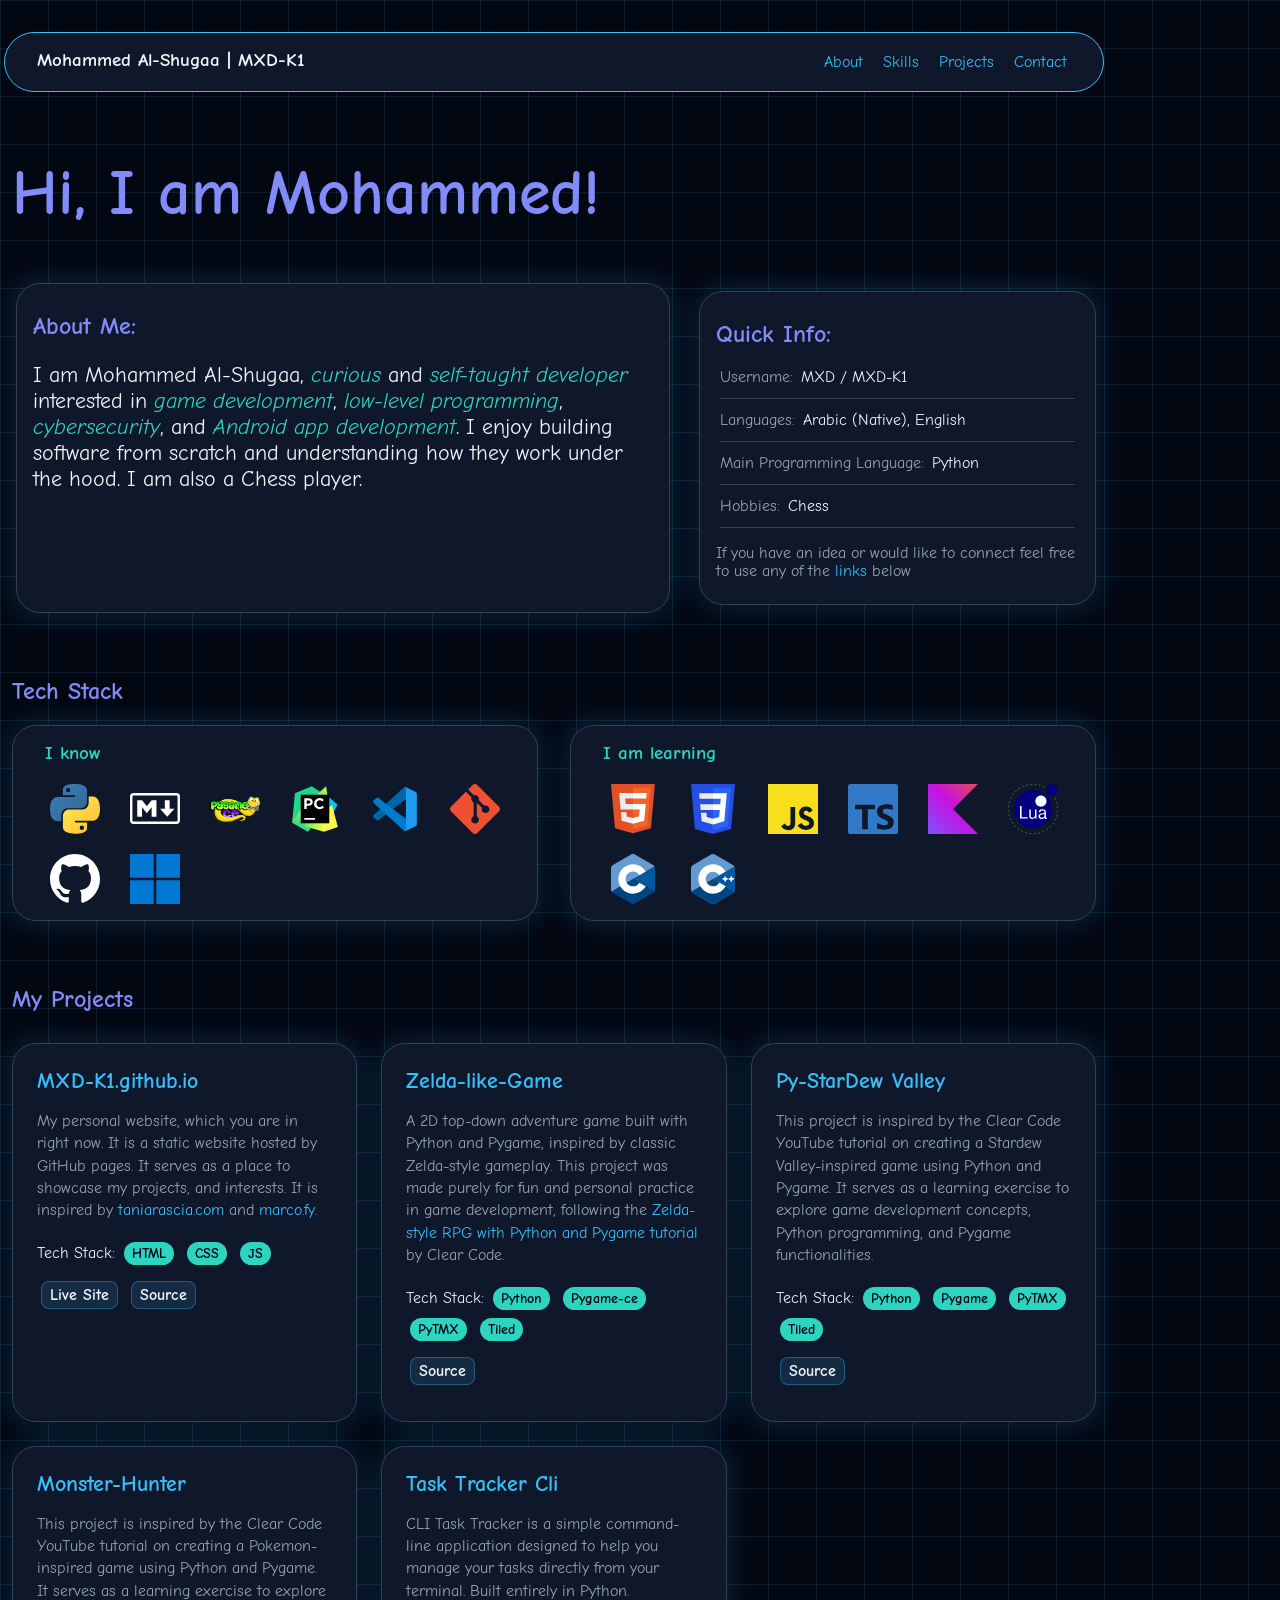
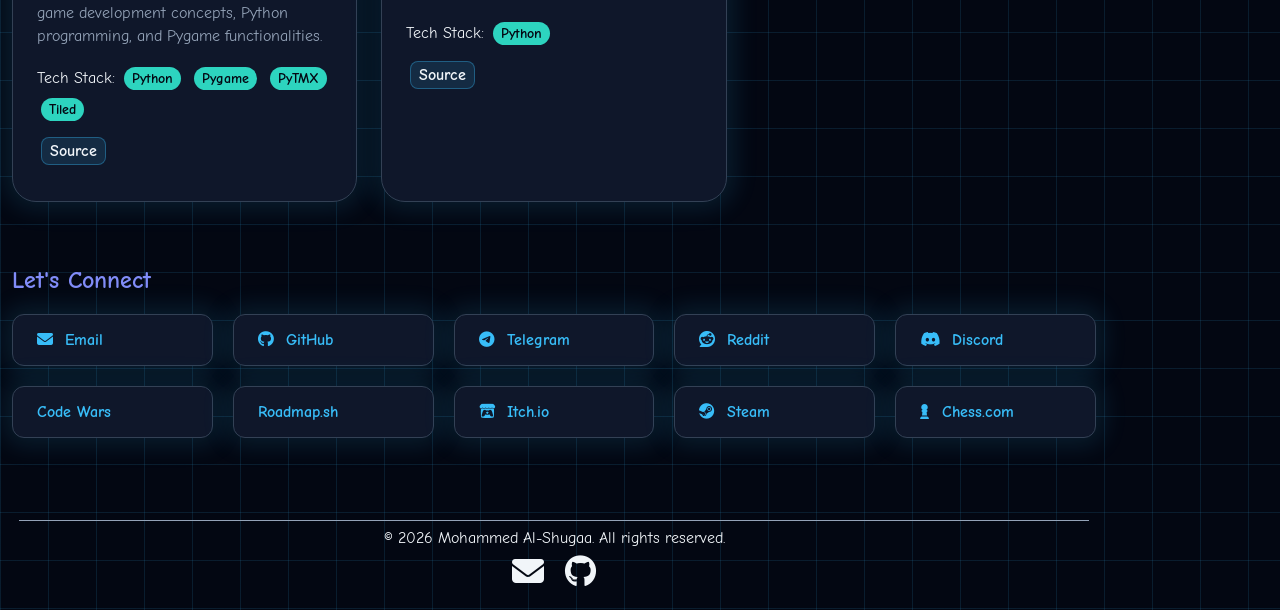
==== commit 2a92cf59: "some edits" ====
--- a/index.html
+++ b/index.html
@@ -10,7 +10,7 @@
     <link rel="icon" href="./favicon.ico">
 
     <link rel="stylesheet" href="https://cdnjs.cloudflare.com/ajax/libs/font-awesome/6.7.2/css/all.min.css">
-    <link rel="stylesheet" href="css/base.css">
+    <link rel="stylesheet" href="css/style.css">
     <link rel="stylesheet" href="css/components.css">
     <link rel="stylesheet" href="css/pages/home.css">
     <script src="./js/include.js" defer></script>
@@ -57,7 +57,7 @@
       <section id="skills">
         <h2>Tech Stack</h2>
         <div class="skills-section">
-          <div class="skills-1 show-area">
+          <div class="skills-1 skill-icons-box box-1">
             <h3>I know</h3>
             <div class="icons">
               <img src="assets/images/python.svg" alt="Python">
@@ -70,7 +70,7 @@
               <img src="assets/images/windows.svg" alt="Windows">
             </div>
           </div>
-          <div class="skills-2 show-area">
+          <div class="skills-2 skill-icons-box box-1">
             <h3>I am learning</h3>
             <div class="icons">
               <img src="assets/images/html.svg" alt="HTML">
@@ -94,9 +94,9 @@
               It serves as a place to showcase my projects, and interests. It is inspired by
               <a href="https://www.taniarascia.com">taniarascia.com</a> and <a href="https://www.marco.fy">marco.fy</a>.</p>
             <div>Tech Stack:
-              <span class="item-field">HTML</span>
-              <span class="item-field">CSS</span>
-              <span class="item-field">JS</span>
+              <span class="tag-1">HTML</span>
+              <span class="tag-1">CSS</span>
+              <span class="tag-1">JS</span>
             </div>
             <div>
               <a href="https://mxd-k1.github.io"><span class="link-box">Live Site</span></a>
@@ -110,10 +110,10 @@
               <a href="https://youtu.be/QU1pPzEGrqw">Zelda-style RPG with Python and Pygame tutorial</a>
               by Clear Code.</p>
             <div>Tech Stack:
-              <span class="item-field">Python</span>
-              <span class="item-field">Pygame-ce</span>
-              <span class="item-field">PyTMX</span>
-              <span class="item-field">Tiled</span>
+              <span class="tag-1">Python</span>
+              <span class="tag-1">Pygame-ce</span>
+              <span class="tag-1">PyTMX</span>
+              <span class="tag-1">Tiled</span>
             </div>
             <a href="https://github.com/MXD-K1/Zleda-like-Game"><span class="link-box">Source</span></a>
           </div>
@@ -123,10 +123,10 @@
               using Python and Pygame. It serves as a learning exercise to explore game development concepts,
               Python programming, and Pygame functionalities.</p>
             <div>Tech Stack:
-              <span class="item-field">Python</span>
-              <span class="item-field">Pygame</span>
-              <span class="item-field">PyTMX</span>
-              <span class="item-field">Tiled</span>
+              <span class="tag-1">Python</span>
+              <span class="tag-1">Pygame</span>
+              <span class="tag-1">PyTMX</span>
+              <span class="tag-1">Tiled</span>
             </div>
             <a href="https://github.com/MXD-K1/py-stardew_valley"><span class="link-box">Source</span></a>
           </div>
@@ -136,10 +136,10 @@
               Python and Pygame. It serves as a learning exercise to explore game development concepts, Python
               programming, and Pygame functionalities.</p>
             <div>Tech Stack:
-              <span class="item-field">Python</span>
-              <span class="item-field">Pygame</span>
-              <span class="item-field">PyTMX</span>
-              <span class="item-field">Tiled</span>
+              <span class="tag-1">Python</span>
+              <span class="tag-1">Pygame</span>
+              <span class="tag-1">PyTMX</span>
+              <span class="tag-1">Tiled</span>
             </div>
             <a href="https://github.com/MXD-K1/Monster-Hunter"><span class="link-box">Source</span></a>
           </div>
@@ -148,7 +148,7 @@
             <p>CLI Task Tracker is a simple command-line application designed to help you manage your tasks directly
               from your terminal. Built entirely in Python.</p>
             <div>Tech Stack:
-              <span class="item-field">Python</span>
+              <span class="tag-1">Python</span>
             </div>
             <a href="https://github.com/MXD-K1/TaskTracker-cli"><span class="link-box">Source</span></a>
           </div>
--- a/css/style.css
+++ b/css/style.css
@@ -0,0 +1,105 @@
+:root {
+    --bg-color: rgb(3, 7, 18);
+    --primary-color: rgb(56, 189, 248);
+    --secondary-color: rgb(129, 140, 248);
+    --tertiary-color: rgb(45, 212, 191);
+    --surface-color: rgb(15, 23, 42);
+    --border-color: rgb(51, 65, 85);
+    --surface-variant-color: rgba(56, 189, 248, 0.12);
+    --border-variant-color: rgba(56, 189, 248, 0.35);
+    --shadow-color: rgba(56, 189, 248, 0.12);
+    --bg-detials-1-color: rgba(56, 189, 248, 0.12);
+    --bg-detials-2-color: rgba(56, 189, 248, 0.24);
+    --text: rgb(241, 245, 249);
+    --text-muted: rgb(148, 163, 184);
+}
+
+* {
+    box-sizing: border-box;
+}
+
+html {
+    scroll-behavior: smooth;
+}
+
+body {
+    width: min(95%, 1100px);
+    justify-self: center;
+    font-family: "Comic Neue", cursive;
+    color: var(--text);
+    margin: 4px;
+}
+
+section {
+    margin: 64px 8px;
+}
+
+h1 {
+    font-size: clamp(2.5rem, 8vw, 4rem);
+}
+
+h1, h2 {
+    color: var(--secondary-color);
+}
+
+a {
+    color: var(--primary-color);
+}
+
+a:hover {
+    color: var(--secondary-color);
+}
+
+p {
+    max-width: 70ch;
+}
+
+hr {
+    border: none;
+    height: 1px;
+    background-color: var(--text-muted);
+}
+
+header nav {
+    margin: 32px 0 64px 0;
+    padding: 16px 32px;
+    gap: 8px 12px;
+    display: flex;
+    flex-wrap: wrap;
+    justify-content: space-between;
+    background-color: var(--surface-color);
+    border: 1px solid var(--primary-color);
+    border-radius: 32px;
+}
+
+header .sections {
+    display: flex;
+    flex-wrap: wrap;
+    gap: 8px 12px;
+}
+
+header .sections a {
+    padding: 4px;
+    text-decoration: none;
+}
+
+header .info {
+    display: flex;
+    justify-content: start;
+}
+
+header .info h3 {
+    margin: 0;
+}
+
+footer {
+    margin: 20px 5px 5px 5px;
+    text-align: center;
+    padding: 10px;
+}
+
+footer i {
+    color: var(--text);
+    font-size: 32px;
+    padding: 8px;
+}
--- a/css/components.css
+++ b/css/components.css
@@ -34,7 +34,7 @@
     background-color: var(--primary-color);
 }
 
-.item-field {
+.tag-1, .tag-2 {
     margin: 4px;
     padding: 4px 8px;
     display: inline-block;
@@ -43,6 +43,10 @@
     color: var(--bg-color);
     background-color: var(--tertiary-color);
     border-radius: 24px;
+}
+
+.tag-2 {
+    background-color: var(--secondary-color);
 }
 
 .link-box {
--- a/css/pages/home.css
+++ b/css/pages/home.css
@@ -67,15 +67,11 @@
     min-width: 0;
 }
 
-.show-area {
+.skill-icons-box {
     padding: 16px 32px;
-    background-color: var(--surface-color);
-    border: 1px solid var(--border-color);
-    border-radius: 20px;
-    box-shadow: 0 0 24px 8px var(--shadow-color);
 }
 
-.show-area h3 {
+.skill-icons-box h3 {
     color: var(--tertiary-color);
     margin: 0;
 }
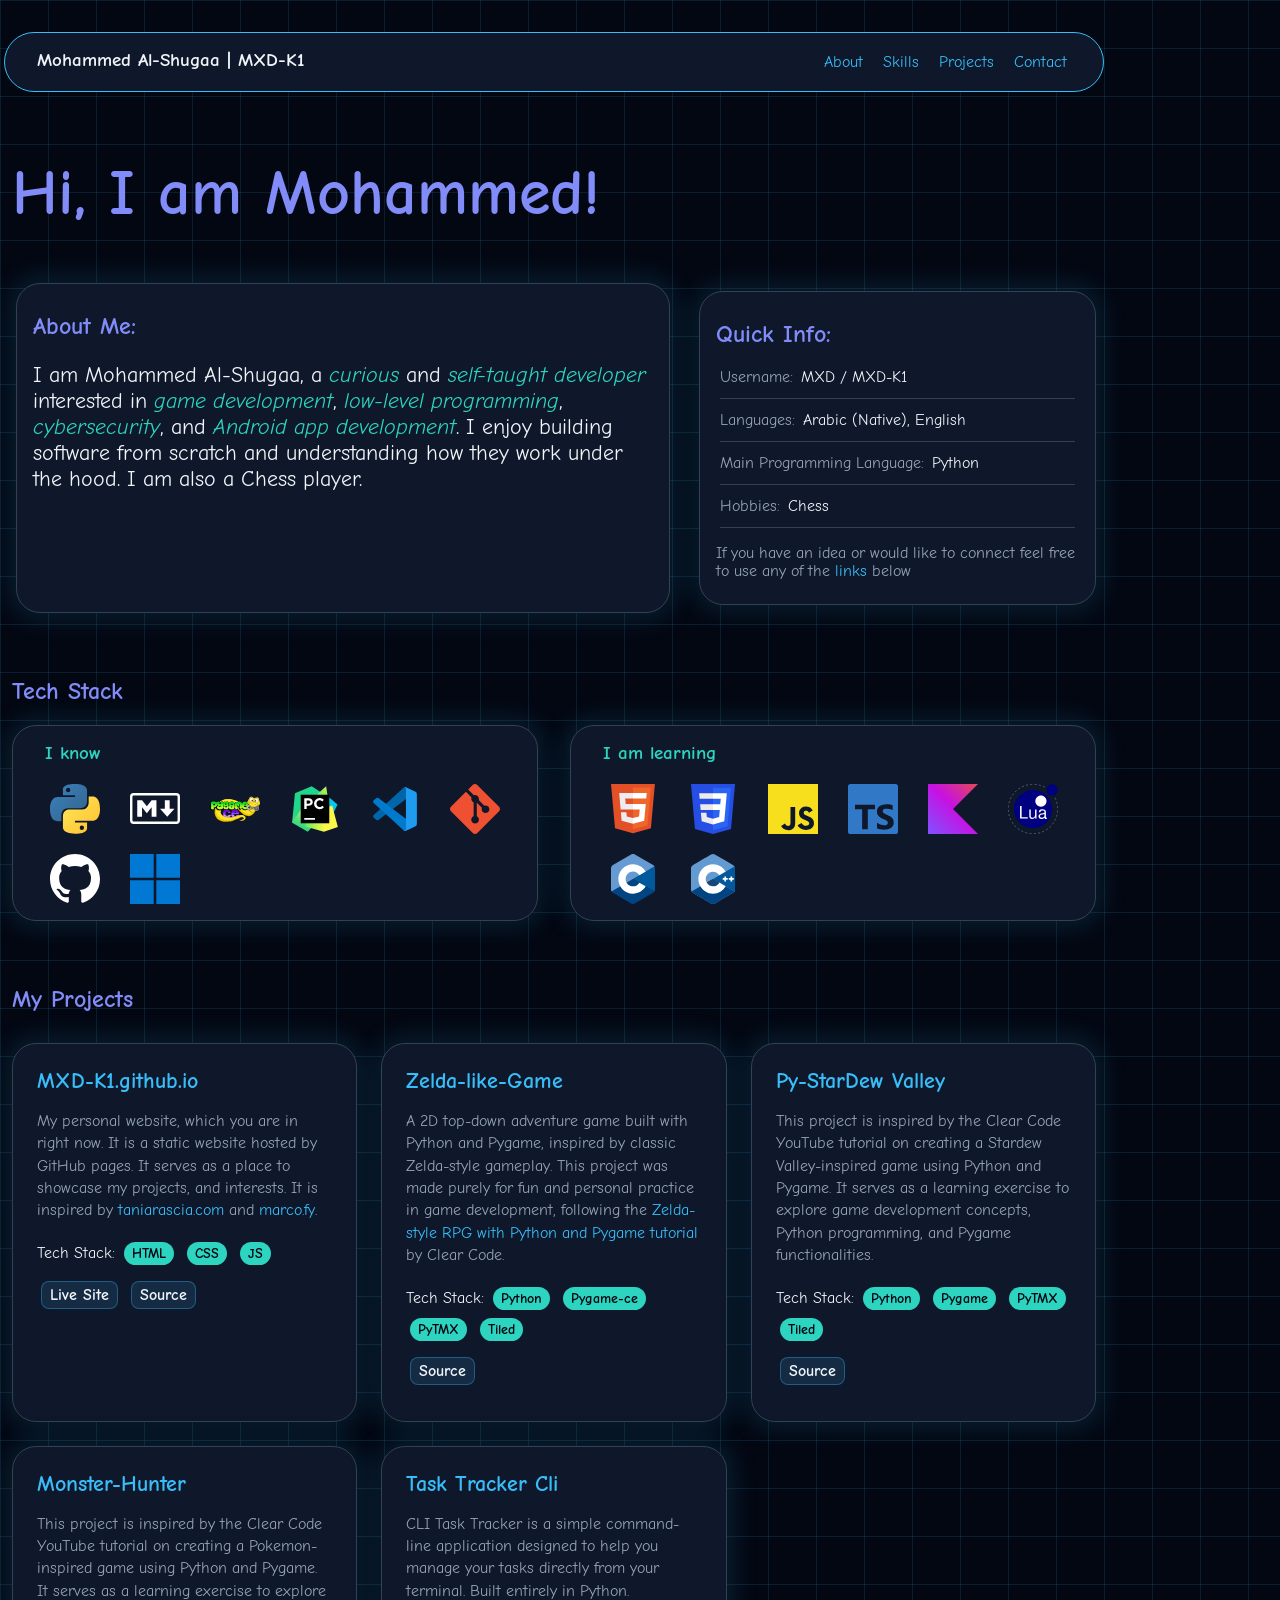
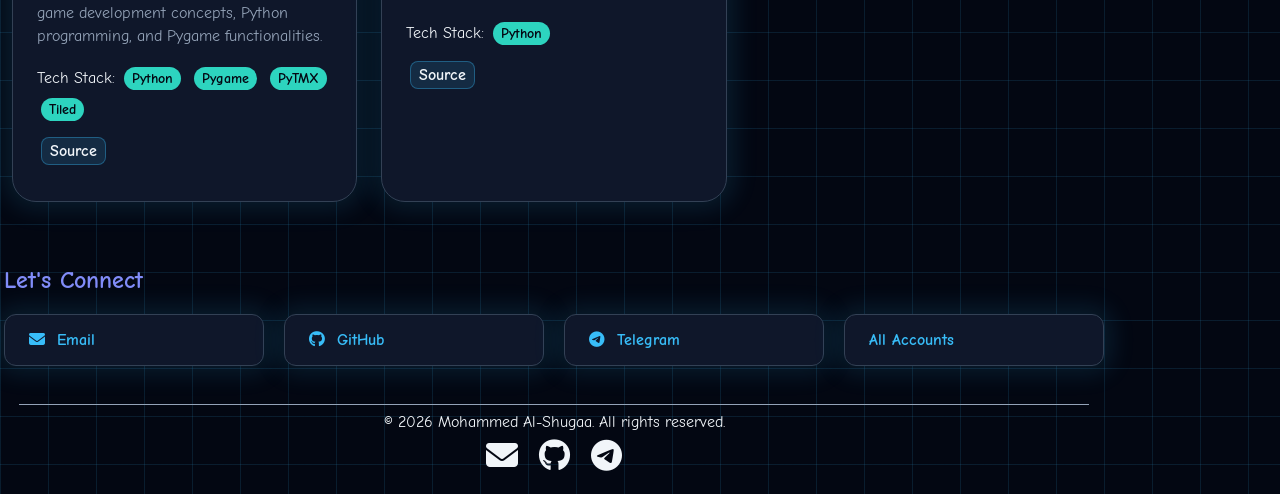
==== commit 57fb066d: "split contacts from the main page + added a contact form." ====
--- a/index.html
+++ b/index.html
@@ -1,5 +1,5 @@
 <!DOCTYPE html>
-<html lang="en">
+<html lang="en" xmlns="http://www.w3.org/1999/html">
   <head>
     <meta charset="UTF-8">
     <meta name="viewport" content="width=device-width, initial-scale=1.0">
@@ -10,9 +10,9 @@
     <link rel="icon" href="./favicon.ico">
 
     <link rel="stylesheet" href="https://cdnjs.cloudflare.com/ajax/libs/font-awesome/6.7.2/css/all.min.css">
-    <link rel="stylesheet" href="css/style.css">
-    <link rel="stylesheet" href="css/components.css">
-    <link rel="stylesheet" href="css/pages/home.css">
+    <link rel="stylesheet" href="./css/style.css">
+    <link rel="stylesheet" href="./css/components.css">
+    <link rel="stylesheet" href="./css/pages/home.css">
     <script src="./js/include.js" defer></script>
 
     <link rel="preconnect" href="https://fonts.googleapis.com">
@@ -26,7 +26,7 @@
         <div class="about-section">
           <div class="basic-info box-1">
             <h2>About Me:</h2>
-            <p>I am Mohammed Al-Shugaa, <i>curious</i> and <i>self-taught developer</i> interested in <i>game development</i>, <i>low-level
+            <p>I am Mohammed Al-Shugaa, a <i>curious</i> and <i>self-taught developer</i> interested in <i>game development</i>, <i>low-level
               programming</i>, <i>cybersecurity</i>, and <i>Android app development</i>. I enjoy building software from scratch and
               understanding how they work under the hood. I am also a Chess player.</p>
           </div>
@@ -50,7 +50,7 @@
                 <dd>Chess</dd>
               </div>
             </dl>
-            <p>If you have an idea or would like to connect feel free to use any of the <a href="#contacts">links</a> below</p>
+            <p>If you have an idea or would like to connect feel free to use any of the <a href="./contacts.html#contacts">links</a> below</p>
           </div>
         </div>
       </section>
@@ -154,21 +154,13 @@
           </div>
         </div>
       </section>
-      <section id="contacts">
-        <h2>Let's Connect</h2>
-        <div class="links">
-          <a class="box-2" href="mailto:hmdoonwork71@gmail.com"><i class="fa-solid fa-envelope"></i>Email</a>
-          <a class="box-2" href="https://github.com/MXD-K1"><i class="fa-brands fa-github"></i>GitHub</a>
-          <a class="box-2" href="https://t.me/MXDK1"><i class="fa-brands fa-telegram"></i>Telegram</a>
-          <a class="box-2" href="https://www.reddit.com/user/MXD_K1"><i class="fa-brands fa-reddit"></i>Reddit</a>
-          <a class="box-2" href="https://discord.com/users/mxdk1"><i class="fa-brands fa-discord"></i>Discord</a>
-          <a class="box-2" href="https://www.codewars.com/users/Mohammed%20Al-shugaa%20">Code Wars</a>
-          <a class="box-2" href="https://roadmap.sh/u/mxdk1">Roadmap.sh</a>
-          <a class="box-2" href="https://itch.io/profile/mxd-k1"><i class="fa-brands fa-itch-io"></i>Itch.io</a>
-          <a class="box-2" href="https://steamcommunity.com/id/mxd-k1"><i class="fa-brands fa-steam"></i>Steam</a>
-          <a class="box-2" href="https://www.chess.com/member/MXD-K1"><i class="fa-solid fa-chess-pawn"></i>Chess.com</a>
-        </div>
-      </section>
+      <h2>Let's Connect</h2>
+      <div class="links">
+        <a class="box-2" href="mailto:hmdoonwork71@gmail.com"><i class="fa-solid fa-envelope"></i>Email</a>
+        <a class="box-2" href="https://github.com/MXD-K1"><i class="fa-brands fa-github"></i>GitHub</a>
+        <a class="box-2" href="https://t.me/MXDK1"><i class="fa-brands fa-telegram"></i>Telegram</a>
+        <a class="box-2" href="./contacts.html">All Accounts</a>
+      </div>
     </main>
   </body>
 </html>
--- a/css/style.css
+++ b/css/style.css
@@ -60,6 +60,12 @@
     background-color: var(--text-muted);
 }
 
+button {
+    background-color: var(--surface-color);
+    border-color: var(--tertiary-color);
+    color: var(--text);
+}
+
 header nav {
     margin: 32px 0 64px 0;
     padding: 16px 32px;
@@ -103,3 +109,8 @@
     font-size: 32px;
     padding: 8px;
 }
+
+footer i:hover {
+    color: var(--text-muted);
+
+}
--- a/css/components.css
+++ b/css/components.css
@@ -49,6 +49,21 @@
     background-color: var(--secondary-color);
 }
 
+.links {
+    display: grid;
+    font-weight: bold;
+    grid-template-columns: repeat(auto-fit, minmax(200px, 1fr));
+    gap: 20px;
+
+}
+
+.links a {
+    display: flex; /* allows gap to work here*/
+    padding: 16px 24px;
+    gap: 0 12px;
+    text-decoration: none;
+}
+
 .link-box {
     margin: 12px 4px;
     padding: 4px 8px;
--- a/css/pages/home.css
+++ b/css/pages/home.css
@@ -92,21 +92,6 @@
     object-fit: contain;
 }
 
-.links {
-    display: grid;
-    font-weight: bold;
-    grid-template-columns: repeat(auto-fit, minmax(200px, 1fr));
-    gap: 20px;
-
-}
-
-.links a {
-    display: flex; /* allows gap to work here*/
-    padding: 16px 24px;
-    gap: 0 12px;
-    text-decoration: none;
-}
-
 .project-cards {
     display: grid;
     margin: 30px 0;
